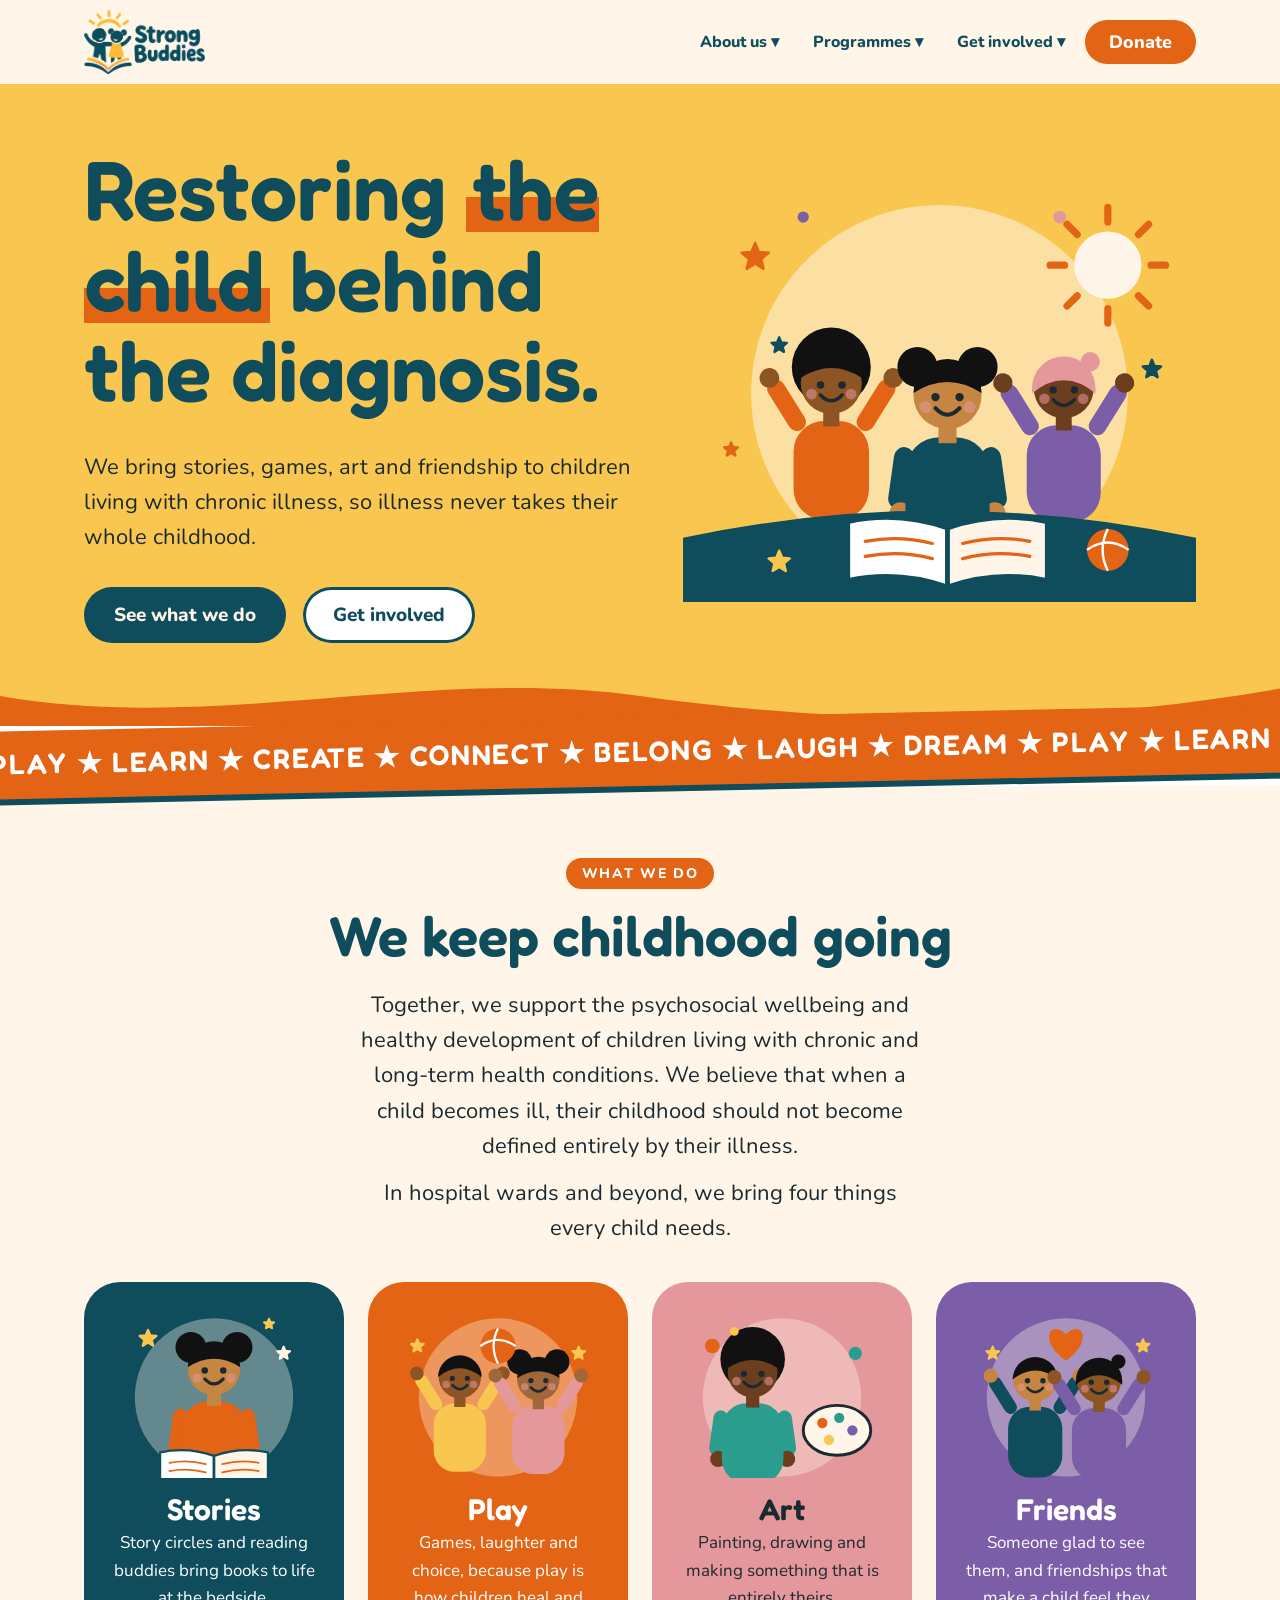
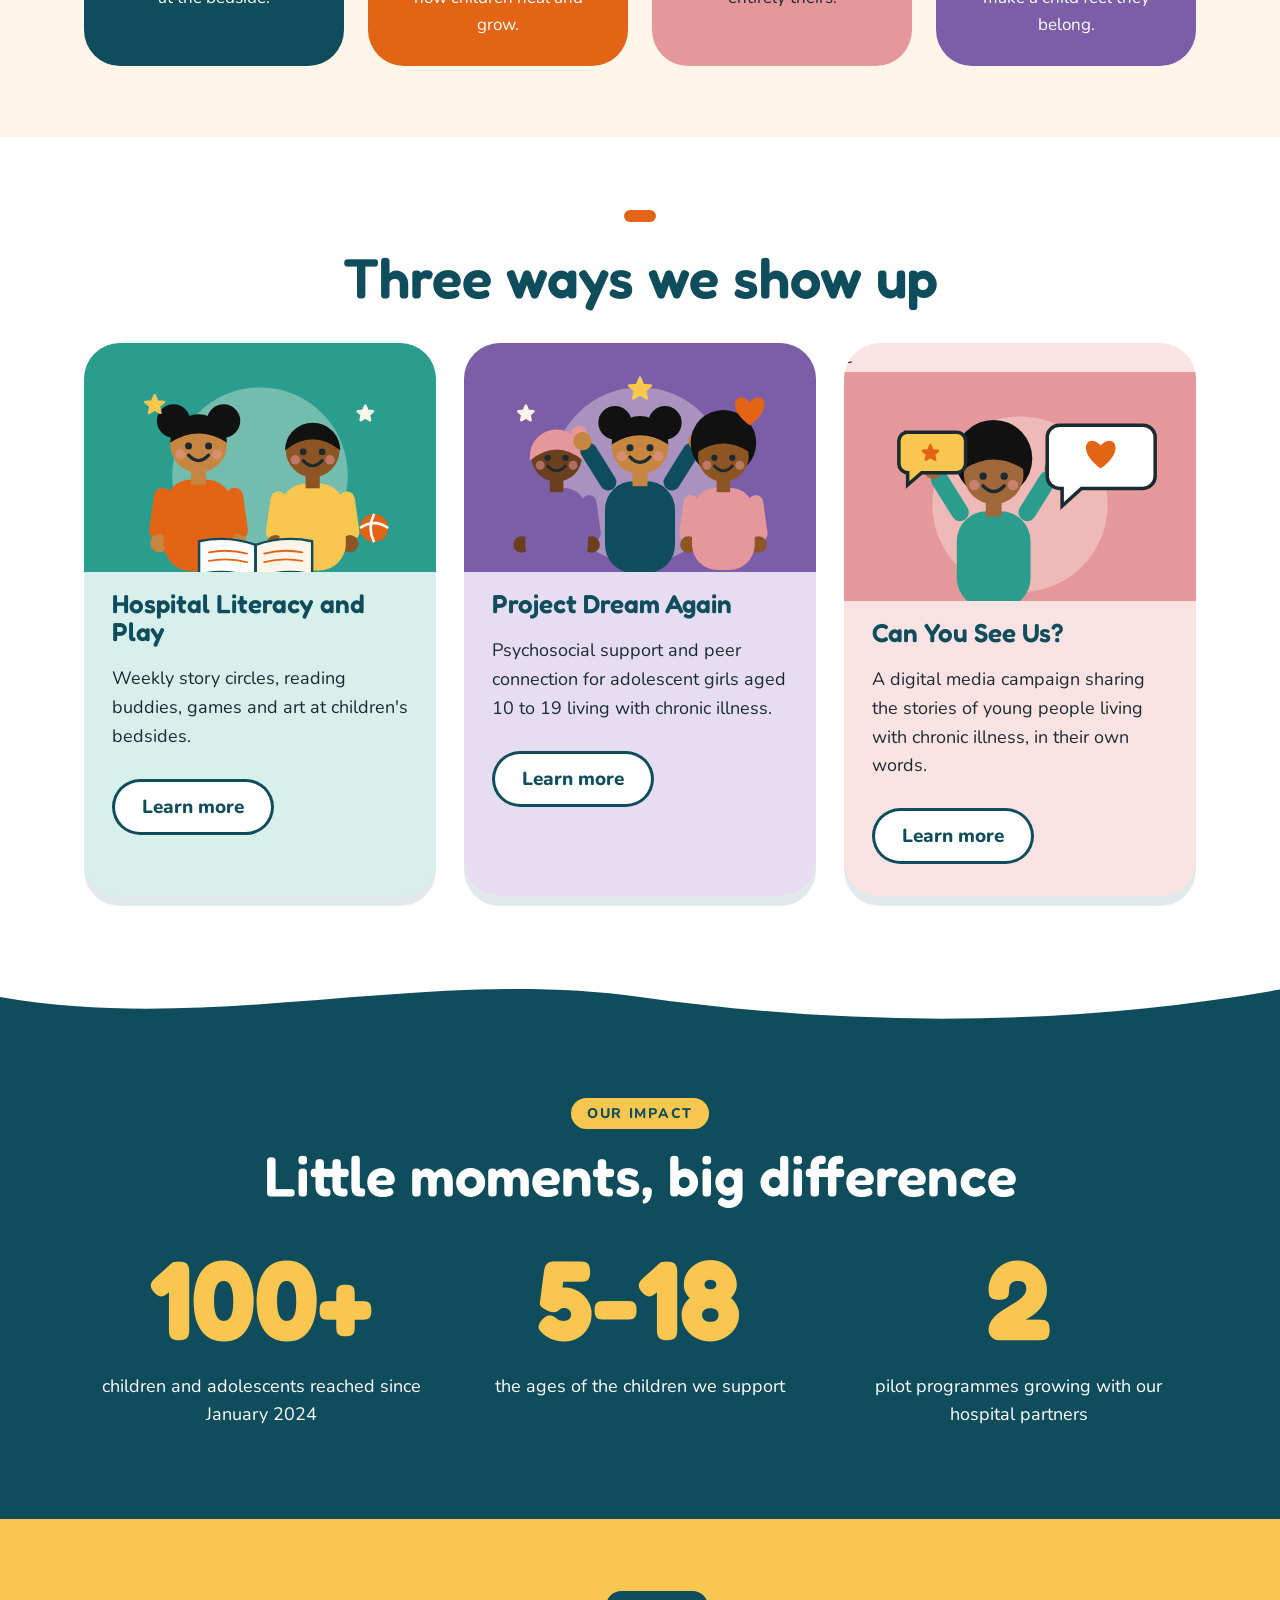
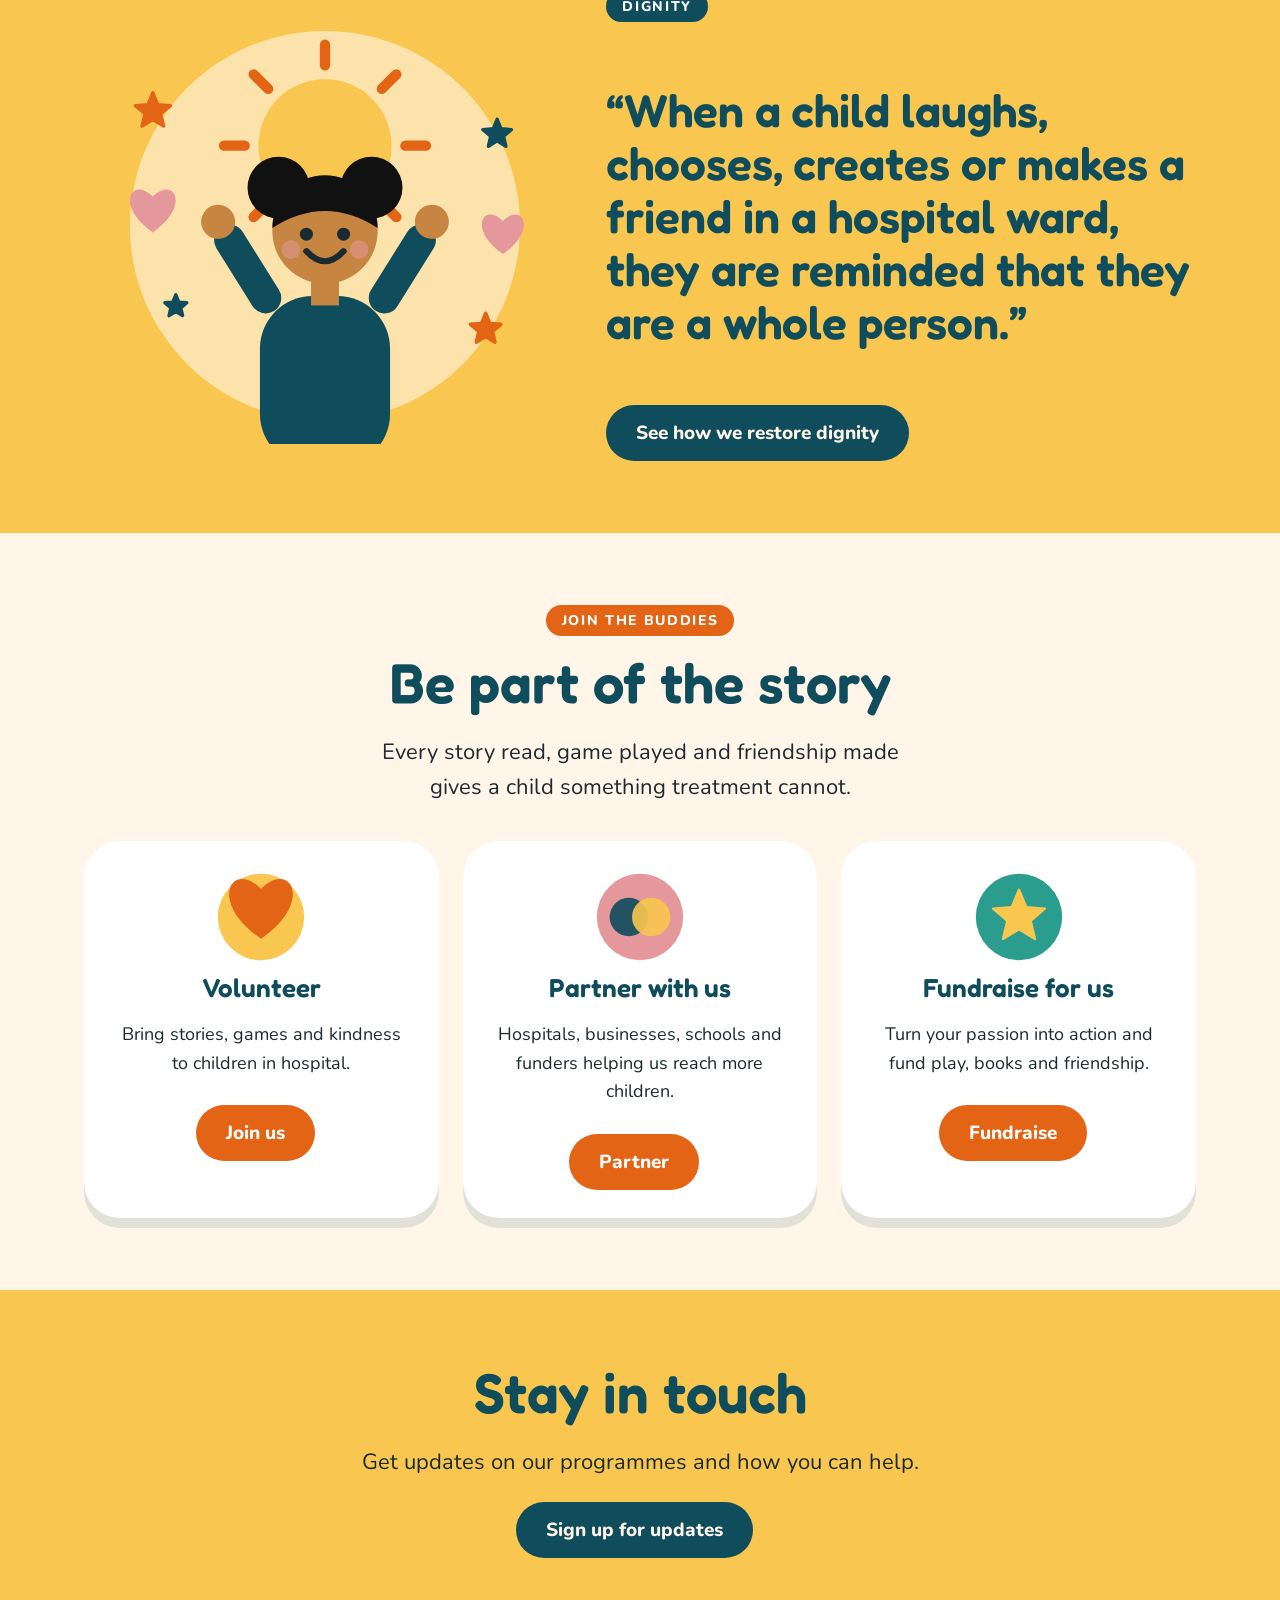
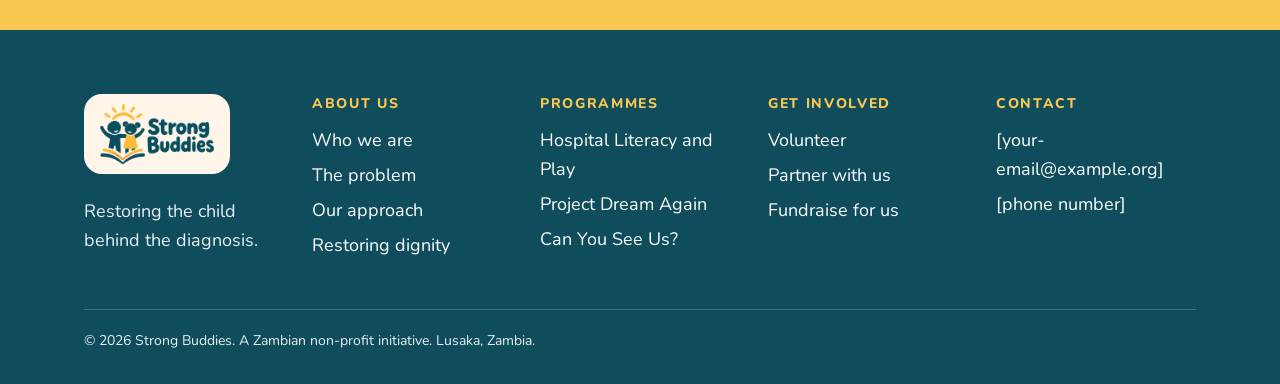
==== index.html @ af84618c "Create Strong Buddies Website" ====
<!doctype html><html lang="en">
<head>
  <meta charset="utf-8">
  <meta name="viewport" content="width=device-width, initial-scale=1, viewport-fit=cover">
  <title>Strong Buddies</title>
  <link rel="preconnect" href="https://fonts.googleapis.com">
  <link href="https://fonts.googleapis.com/css2?family=Fredoka:wght@500;600;700&family=Nunito:wght@400;700;800&display=swap" rel="stylesheet">
  <link rel="stylesheet" href="css/style.css">
</head>
<body>
  <!-- HEADER (same on every page) -->
  <header>
    <div class="w hb">
      <a class="logo" href="index.html">
      <img src="assets/logo.png" alt="Strong Buddies"></a>
      <button class="burger" aria-label="Menu">Menu</button>
      <nav class="nav">
        <div class="grp">
          <button aria-haspopup="true">About us &#9662;</button>
          <div class="drop">
            <a href="about/who-we-are.html">Who we are</a>
            <a href="about/the-problem.html">The problem</a>
            <a href="about/our-approach.html">Our approach</a>
            <a href="about/restoring-dignity.html">Restoring dignity</a>
          </div>
        </div>
        <div class="grp">
          <button aria-haspopup="true">Programmes &#9662;</button>
          <div class="drop">
            <a href="programmes/hospital-literacy-and-play.html">Hospital Literacy and Play</a>
            <a href="programmes/project-dream-again.html">Project Dream Again</a>
            <a href="programmes/can-you-see-us.html">Can You See Us?</a>
          </div>
        </div>
        <div class="grp">
          <button aria-haspopup="true">Get involved &#9662;</button>
          <div class="drop">
            <a href="get-involved.html">Ways to get involved</a>
            <a href="get-involved/volunteer.html">Volunteer</a>
            <a href="get-involved/partner.html">Partner with us</a>
            <a href="get-involved/fundraise.html">Fundraise for us</a>
          </div>
        </div>
        <a class="don" href="#replace-with-donation-link" target="_blank" rel="noopener">Donate</a>
      </nav>
    </div>
  </header>
  <!-- MAIN CONTENT -->
  <main>
    <!-- Section: Restoring the child behind the diagnosis. -->
    <section class="s y hero">
      <div class="w hrow">
        <div>
          <h1>Restoring <span class="mark">the child</span> behind the diagnosis.</h1>
          <p class="lead">We bring stories, games, art and friendship to children living with chronic illness, so illness never takes their whole childhood.</p>
          <a class="btn" href="index.html#what">See what we do</a>
          <a class="btn o" href="get-involved.html">Get involved</a>
        </div>
        <div class="float">
          <img src="assets/illustrations/hero-children-reading.svg" alt="Three smiling children reading a big book together under the sun">
        </div>
      </div>
    </section>
    <svg class="wave" viewBox="0 0 1440 80" preserveAspectRatio="none" aria-hidden="true" style="background:#F9C74F"><path d="M0 40 C240 90 480 0 720 40 S1200 80 1440 30 L1440 80 L0 80Z" fill="#E36414"/></svg>
    <div class="rib" aria-hidden="true">
      <div>PLAY &#9733; LEARN &#9733; CREATE &#9733; CONNECT &#9733; BELONG &#9733; LAUGH &#9733; DREAM &#9733; PLAY &#9733; LEARN &#9733; CREATE &#9733; CONNECT &#9733; BELONG &#9733; LAUGH &#9733; DREAM &#9733;
      </div>
    </div>
    <!-- Section: We keep childhood going -->
    <section class="s cr" id="what">
      <div class="w" style="text-align:center"><span class="eb" style="">What we do</span>
        <h2>We keep childhood going</h2>
        <p class="lead" style="margin:0 auto 12px">Together, we support the psychosocial wellbeing and healthy development of children living with chronic and long-term health conditions. We believe that when a child becomes ill, their childhood should not become defined entirely by their illness.</p>
        <p class="lead" style="margin:0 auto">In hospital wards and beyond, we bring four things every child needs.</p>
        <div class="grid4">
          <div class="tile" style="background:#0F4C5C;color:#fff">
            <div class="float" style="animation-delay:0.0s">
              <img src="assets/illustrations/stories.svg" alt="Child reading a book">
            </div>
            <h3 style="color:#fff">Stories</h3>
            <p>Story circles and reading buddies bring books to life at the bedside.</p>
          </div>
          <div class="tile" style="background:#E36414;color:#fff">
            <div class="float" style="animation-delay:0.6s">
              <img src="assets/illustrations/play.svg" alt="Two children playing with a ball">
            </div>
            <h3 style="color:#fff">Play</h3>
            <p>Games, laughter and choice, because play is how children heal and grow.</p>
          </div>
          <div class="tile" style="background:#E5989B;color:#1B2A30">
            <div class="float" style="animation-delay:1.2s">
              <img src="assets/illustrations/art.svg" alt="Child painting with a palette">
            </div>
            <h3 style="color:#1B2A30">Art</h3>
            <p>Painting, drawing and making something that is entirely theirs.</p>
          </div>
          <div class="tile" style="background:#7B5EA7;color:#fff">
            <div class="float" style="animation-delay:1.7999999999999998s">
              <img src="assets/illustrations/friends.svg" alt="Two friends with a heart above them">
            </div>
            <h3 style="color:#fff">Friends</h3>
            <p>Someone glad to see them, and friendships that make a child feel they belong.</p>
          </div>
        </div>
      </div>
    </section>
    <!-- Section: Three ways we show up -->
    <section class="s " id="programmes">
      <div class="w">
        <div style="text-align:center"><span class="eb" style=""></span>
          <h2>Three ways we show up</h2>
        </div>
        <div class="pcards">
          <div class="pc" style="background:#D8F0EC">
            <div class="art" style="background:#2A9D8F">
              <img src="assets/illustrations/programme-literacy-play.svg" alt="Children reading and playing">
            </div>
            <div class="body">
              <h3>Hospital Literacy and Play</h3>
              <p>Weekly story circles, reading buddies, games and art at children's bedsides.</p>
              <a class="btn o" href="programmes/hospital-literacy-and-play.html">Learn more</a>
            </div>
          </div>
          <div class="pc" style="background:#E6DDF2">
            <div class="art" style="background:#7B5EA7">
              <img src="assets/illustrations/programme-dream-again.svg" alt="Three teenage girls smiling together">
            </div>
            <div class="body">
              <h3>Project Dream Again</h3>
              <p>Psychosocial support and peer connection for adolescent girls aged 10 to 19 living with chronic illness.</p>
              <a class="btn o" href="programmes/project-dream-again.html">Learn more</a>
            </div>
          </div>
          <div class="pc" style="background:#FBE3E4">c
            <div class="art" style="background:#E5989B">
              <img src="assets/illustrations/programme-can-you-see-us.svg" alt="Young person sharing their story in speech bubbles">
            </div>
            <div class="body">
              <h3>Can You See Us?</h3>
              <p>A digital media campaign sharing the stories of young people living with chronic illness, in their own words.</p>
              <a class="btn o" href="programmes/can-you-see-us.html">Learn more</a>
            </div>
          </div>
        </div>
      </div>
    </section>
    <svg class="wave" viewBox="0 0 1440 80" preserveAspectRatio="none" aria-hidden="true" style="background:#fff"><path d="M0 40 C240 90 480 0 720 40 S1200 80 1440 30 L1440 80 L0 80Z" fill="#0F4C5C"/></svg>
    <!-- Section: Little moments, big difference -->
    <section class="s t" style="margin-top:-1px">
      <div class="w" style="text-align:center"><span class="eb" style="background:var(--y);color:var(--t)">Our impact</span>
        <h2>Little moments, big difference</h2>
        <div class="stats">
          <div>
            <div class="num">100+
            </div>
            <p>children and adolescents reached since January 2024</p>
          </div>
          <div>
            <div class="num">5-18
            </div>
            <p>the ages of the children we support</p>
          </div>
          <div>
            <div class="num">2
            </div>
            <p>pilot programmes growing with our hospital partners</p>
          </div>
        </div>
      </div>
    </section>
    <!-- Section: Section -->
    <section class="s y">
      <div class="w drow">
        <div class="float">
          <img src="assets/illustrations/dignity.svg" alt="Joyful child with arms raised under the sun">
        </div>
        <div><span class="eb" style="">Dignity</span>
          <p class="quote">&ldquo;When a child laughs, chooses, creates or makes a friend in a hospital ward, they are reminded that they are a whole person.&rdquo;</p>
          <a class="btn" href="about/restoring-dignity.html">See how we restore dignity</a>
        </div>
      </div>
    </section>
    <!-- Section: Be part of the story -->
    <section class="s cr">
      <div class="w" style="text-align:center"><span class="eb" style="">Join the Buddies</span>
        <h2>Be part of the story</h2>
        <p class="lead" style="margin:0 auto">Every story read, game played and friendship made gives a child something treatment cannot.</p>
        <div class="ways">
          <div class="way">
            <img src="assets/illustrations/icon-volunteer.svg" alt="Heart">
            <h3>Volunteer</h3>
            <p>Bring stories, games and kindness to children in hospital.</p>
            <a class="btn c" href="get-involved/volunteer.html">Join us</a>
          </div>
          <div class="way">
            <img src="assets/illustrations/icon-partner.svg" alt="Partnership">
            <h3>Partner with us</h3>
            <p>Hospitals, businesses, schools and funders helping us reach more children.</p>
            <a class="btn c" href="get-involved/partner.html">Partner</a>
          </div>
          <div class="way">
            <img src="assets/illustrations/icon-fundraise.svg" alt="Star">
            <h3>Fundraise for us</h3>
            <p>Turn your passion into action and fund play, books and friendship.</p>
            <a class="btn c" href="get-involved/fundraise.html">Fundraise</a>
          </div>
        </div>
      </div>
    </section>
    <!-- Section: Stay in touch -->
    <section class="s y">
      <div class="w" style="text-align:center">
        <h2>Stay in touch</h2>
        <p class="lead" style="margin:0 auto 12px">Get updates on our programmes and how you can help.</p>
        <a class="btn" href="#replace-with-newsletter-form-link" target="_blank" rel="noopener">Sign up for updates</a>
      </div>
    </section>
  </main>
  <!-- FOOTER (same on every page) -->
  <footer>
    <div class="w">
      <div class="fcols">
        <div><span class="fl">
          <img src="assets/logo.png" alt="Strong Buddies"></span>
          <p style="margin-top:14px">Restoring the child behind the diagnosis.</p>
        </div>
        <div>
          <h4>About us</h4>
          <a href="about/who-we-are.html">Who we are</a>
          <a href="about/the-problem.html">The problem</a>
          <a href="about/our-approach.html">Our approach</a>
          <a href="about/restoring-dignity.html">Restoring dignity</a>
        </div>
        <div>
          <h4>Programmes</h4>
          <a href="programmes/hospital-literacy-and-play.html">Hospital Literacy and Play</a>
          <a href="programmes/project-dream-again.html">Project Dream Again</a>
          <a href="programmes/can-you-see-us.html">Can You See Us?</a>
        </div>
        <div>
          <h4>Get involved</h4>
          <a href="get-involved/volunteer.html">Volunteer</a>
          <a href="get-involved/partner.html">Partner with us</a>
          <a href="get-involved/fundraise.html">Fundraise for us</a>
        </div>
        <div>
          <h4>Contact</h4>
          <a href="#">[your-email@example.org]</a>
          <a href="#">[phone number]</a>
        </div>

      
      </div>
      
      <div class="copy">&copy; 2026 Strong Buddies. A Zambian non-profit initiative. Lusaka, Zambia.
      </div>
    </div>
  </footer>
  <script src="js/nav.js"></script></body></html>
</body>
</html>
---- css/style.css ----
:root {
  --y:#F9C74F;
  --t:#0F4C5C;
  --c:#E36414;
  --cr:#FFF6E9;
  --g:#2A9D8F;
  --p:#7B5EA7;
  --pk:#E5989B;
  --ink:#1B2A30;
  color-scheme:light;
  box-sizing:border-box;
  padding-top:env(safe-area-inset-top,0px);
  padding-bottom:env(safe-area-inset-bottom,0px)
}


*,*:before,*:after {
  box-sizing:inherit
}

html {
  scroll-behavior:smooth;
  scroll-padding-top:90px
}


body {
  margin:0;
  background:#fff;
  color:var(--ink);
  font:18px/1.6 Nunito,'Nunito Sans',system-ui,sans-serif
}


h1,h2,h3 {
  font-family:Fredoka,'Baloo 2',system-ui,sans-serif;
  font-weight:600;
  color:var(--t);
  line-height:1.08;
  margin:0 0 .4em
}


h1 {
  font-size:clamp(42px,7.2vw,84px)
}

h2 {
  font-size:clamp(32px,5vw,56px)
}

h3 {
  font-size:26px
}

a {
  color:var(--t)
}

.w {
  max-width:1160px;
  margin:0 auto;
  padding:0 24px
}


header {
  position:sticky;
  top:env(safe-area-inset-top,0px);
  z-index:50;
  background:var(--cr);
  border-bottom:4px solid var(--y)
}


.hb {
  display:flex;
  align-items:center;
  justify-content:space-between;
  gap:16px;
  height:84px
}

.logo img {
  height:64px;
  display:block
}


.nav {
  display:flex;
  align-items:center;
  gap:6px
}

.nav a,.nav button {
  font:800 16px Nunito,sans-serif;
  color:var(--t);
  background:none;
  border:0;
  padding:10px 14px;
  border-radius:99px;
  cursor:pointer;
  text-decoration:none
}


.nav a:hover,.nav button:hover,.grp:focus-within>button {
  background:var(--y)
}

.grp {
  position:relative
}


.drop {
  display:none;
  position:absolute;
  top:100%;
  left:0;
  min-width:240px;
  background:#fff;
  border:4px solid var(--y);
  border-radius:22px;
  padding:8px;
  box-shadow:0 12px 30px rgba(15,76,92,.18)
}

.drop a {
  display:block;
  border-radius:14px
}

.grp:hover .drop,.grp:focus-within .drop {
  display:block
}


.nav .don {
  background:var(--c);
  color:#fff;
  font-size:18px;
  padding:10px 24px
}

.nav .don:hover {
  background:var(--t)
}


.burger {
  display:none;
  background:var(--t);
  color:var(--cr);
  border:0;
  border-radius:99px;
  padding:10px 18px;
  font:800 15px Nunito,sans-serif
}


.btn {
  display:inline-block;
  background:var(--t);
  color:var(--cr)!important;
  font:800 19px Nunito,sans-serif;
  padding:15px 30px;
  border-radius:99px;
  text-decoration:none;
  margin:10px 12px 0 0;
  transition:transform .2s,background .2s
}

.btn:hover {
  background:var(--c);
  transform:translateY(-3px) rotate(-1deg)
}


.btn.c {
  background:var(--c);
  color:#fff!important
}

.btn.c:hover {
  background:var(--t)
}

.btn.o {
  background:#fff;
  color:var(--t)!important;
  box-shadow:inset 0 0 0 3px var(--t)
}

.btn.o:hover {
  background:var(--t);
  color:var(--cr)!important
}


.wave {
  display:block;
  width:100%;
  height:60px;
  margin-top:-1px
}

.s {
  padding:72px 0;
  position:relative
}

.cr {
  background:var(--cr)
}

.y {
  background:var(--y)
}

.t {
  background:var(--t);
  color:#fff
}

.t h2,.t h3 {
  color:#fff
}


.eb {
  display:inline-block;
  background:var(--c);
  color:#fff;
  font:800 14px Nunito;
  letter-spacing:.12em;
  text-transform:uppercase;
  padding:6px 16px;
  border-radius:99px;
  margin-bottom:16px
}

.y .eb {
  background:var(--t)
}


.hero {
  padding:56px 0 24px
}

.hrow {
  display:grid;
  grid-template-columns:1.05fr .95fr;
  gap:32px;
  align-items:center
}

.lead {
  font-size:22px;
  max-width:560px
}


.mark {
  background:linear-gradient(transparent 58%,var(--c) 58%,var(--c) 92%,transparent 92%);
  padding:0 6px;
  border-radius:6px;
  color:var(--t)
}


.float {
  animation:bob 5s ease-in-out infinite
}

@keyframes bob {
  50% {
    transform:translateY(-12px)
  }
}


.rib {
  background:var(--c);
  color:#fff;
  overflow:hidden;
  white-space:nowrap;
  padding:16px 0;
  transform:rotate(-1.2deg);
  margin:-8px -10px 0;
  position:relative;
  z-index:3;
  box-shadow:0 6px 0 var(--t)
}


.rib div {
  display:inline-block;
  animation:mq 28s linear infinite;
  font:600 28px Fredoka,sans-serif;
  letter-spacing:.06em
}

@keyframes mq {
  to {
    transform:translateX(-50%)
  }
}


.grid4 {
  display:grid;
  grid-template-columns:repeat(auto-fit,minmax(240px,1fr));
  gap:24px;
  margin-top:36px
}

.tile {
  border-radius:36px;
  padding:20px 20px 28px;
  text-align:center;
  transition:transform .25s
}

.tile:hover {
  transform:rotate(-2deg) scale(1.03)
}


.tile h3 {
  margin:6px 0 4px;
  font-size:30px
}

.tile p {
  margin:0 8px;
  font-size:17px
}

.tile img {
  width:100%;
  max-width:260px
}


.steps {
  display:grid;
  grid-template-columns:repeat(3,1fr);
  gap:28px;
  margin-top:40px;
  counter-reset:s
}

.step {
  text-align:center;
  position:relative
}

.step img {
  width:100%;
  max-width:280px
}


.step:before {
  counter-increment:s;
  content:counter(s);
  position:absolute;
  top:0;
  left:50%;
  margin-left:-110px;
  width:46px;
  height:46px;
  border-radius:50%;
  background:var(--t);
  color:var(--y);
  font:700 24px Fredoka;
  display:grid;
  place-items:center;
  z-index:2;
  border:4px solid #fff
}


.step:not(:last-child):after {
  content:'';
  position:absolute;
  top:60px;
  right:-22%;
  width:30%;
  border-top:5px dotted var(--c)
}


.pcards {
  display:grid;
  grid-template-columns:repeat(auto-fit,minmax(300px,1fr));
  gap:28px;
  margin-top:36px
}

.pc {
  border-radius:36px;
  overflow:hidden;
  background:#fff;
  box-shadow:0 10px 0 rgba(15,76,92,.12);
  transition:transform .25s
}

.pc:hover {
  transform:translateY(-8px)
}


.pc .art {
  padding:18px 18px 0
}

.pc .body {
  padding:18px 28px 32px
}

.pc img {
  width:100%;
  display:block
}


.stats {
  display:grid;
  grid-template-columns:repeat(auto-fit,minmax(220px,1fr));
  gap:24px;
  text-align:center;
  margin-top:36px
}

.num {
  font:700 clamp(64px,9vw,112px) Fredoka;
  color:var(--y);
  line-height:1
}


.drow {
  display:grid;
  grid-template-columns:.9fr 1.1fr;
  gap:40px;
  align-items:center
}

.quote {
  font:600 clamp(28px,4.2vw,46px) Fredoka;
  color:var(--t);
  line-height:1.15
}


.ways {
  display:grid;
  grid-template-columns:repeat(auto-fit,minmax(260px,1fr));
  gap:24px;
  margin-top:36px
}

.way {
  background:#fff;
  border-radius:36px;
  padding:28px;
  text-align:center;
  box-shadow:0 10px 0 rgba(15,76,92,.12);
  transition:transform .25s
}

.way:hover {
  transform:rotate(1.5deg) translateY(-6px)
}

.way img {
  width:96px
}


footer {
  background:var(--t);
  color:#E8F1F3;
  padding:64px 0 32px
}

footer h4 {
  color:var(--y);
  margin:0 0 10px;
  font:800 14px Nunito;
  letter-spacing:.12em;
  text-transform:uppercase
}

footer a {
  color:#fff;
  display:block;
  padding:3px 0;
  text-decoration:none
}

footer a:hover {
  color:var(--y)
}


.fcols {
  display:grid;
  grid-template-columns:repeat(auto-fit,minmax(200px,1fr));
  gap:28px
}

.fl {
  background:var(--cr);
  border-radius:18px;
  padding:10px 16px;
  display:inline-block
}

.fl img {
  height:60px;
  display:block
}

.copy {
  border-top:1px solid rgba(255,255,255,.2);
  margin-top:36px;
  padding-top:20px;
  font-size:14px
}


@media(max-width:900px) {
  .hrow,.drow {
    grid-template-columns:1fr
  }
  .steps {
    grid-template-columns:1fr
  }
  .step:after,.step:before {
    display:none
  }
  .burger {
    display:block
  }
  .nav {
    display:none;
    position:absolute;
    top:84px;
    left:0;
    right:0;
    background:var(--cr);
    flex-direction:column;
    align-items:stretch;
    padding:12px 24px 24px;
    border-bottom:4px solid var(--y);
    max-height:calc(100vh - 100px);
    overflow:auto
  }
  .nav.open {
    display:flex
  }
  .drop {
    position:static;
    display:none;
    border:0;
    box-shadow:none;
    padding:0 0 0 14px;
    background:none
  }
  .grp:hover .drop {
    display:none
  }
  .grp.open .drop {
    display:block
  }
  .s {
    padding:52px 0
  }
  .logo img {
    height:52px
  }
}


@media(prefers-reduced-motion:reduce) {
  .float,.rib div {
    animation:none
  }
  .tile,.pc,.way,.btn {
    transition:none
  }
}



.icards {
  display:grid;
  grid-template-columns:repeat(auto-fit,minmax(260px,1fr));
  gap:22px;
  margin-top:32px;
  text-align:left
}

.icard {
  border-radius:32px;
  padding:26px 28px;
  box-shadow:0 8px 0 rgba(15,76,92,.1);
  transition:transform .25s
}

.icard:hover {
  transform:rotate(-1deg) translateY(-5px)
}

.icard h3 {
  font-size:24px;
  margin-bottom:.3em
}

.icard p {
  margin:0
}

.icard ul {
  margin:8px 0 0;
  padding-left:20px
}


.two {
  display:grid;
  grid-template-columns:1fr 1fr;
  gap:40px;
  align-items:center
}

.two img {
  width:100%
}

.big {
  font:600 clamp(26px,3.6vw,40px) Fredoka;
  color:var(--t);
  line-height:1.2
}


.chips {
  display:flex;
  flex-wrap:wrap;
  gap:14px;
  justify-content:center;
  margin-top:28px
}

.chip {
  background:var(--y);
  color:var(--t);
  border-radius:99px;
  padding:12px 24px;
  font:600 22px Fredoka
}

.t .lead {
  color:#fff
}


.apr {
  display:grid;
  grid-template-columns:1fr 1fr;
  gap:28px;
  margin-top:32px
}

.ck {
  list-style:none;
  padding:0;
  margin:14px 0 0
}

.ck li {
  padding:8px 0 8px 40px;
  position:relative;
  font-size:19px
}

.ck li:before {
  content:'';
  position:absolute;
  left:0;
  top:12px;
  width:24px;
  height:24px;
  border-radius:50%;
  background:var(--y);
  box-shadow:inset 0 0 0 6px var(--c)
}


@media(max-width:900px) {
  .two,.apr {
    grid-template-columns:1fr
  }
}


.float>img,.art>img,.drow img,.icard img {
  width:100%;
  height:auto;
  display:block
}

.tile img {
  height:auto;
  display:inline-block
}

img {
  max-width:100%
}
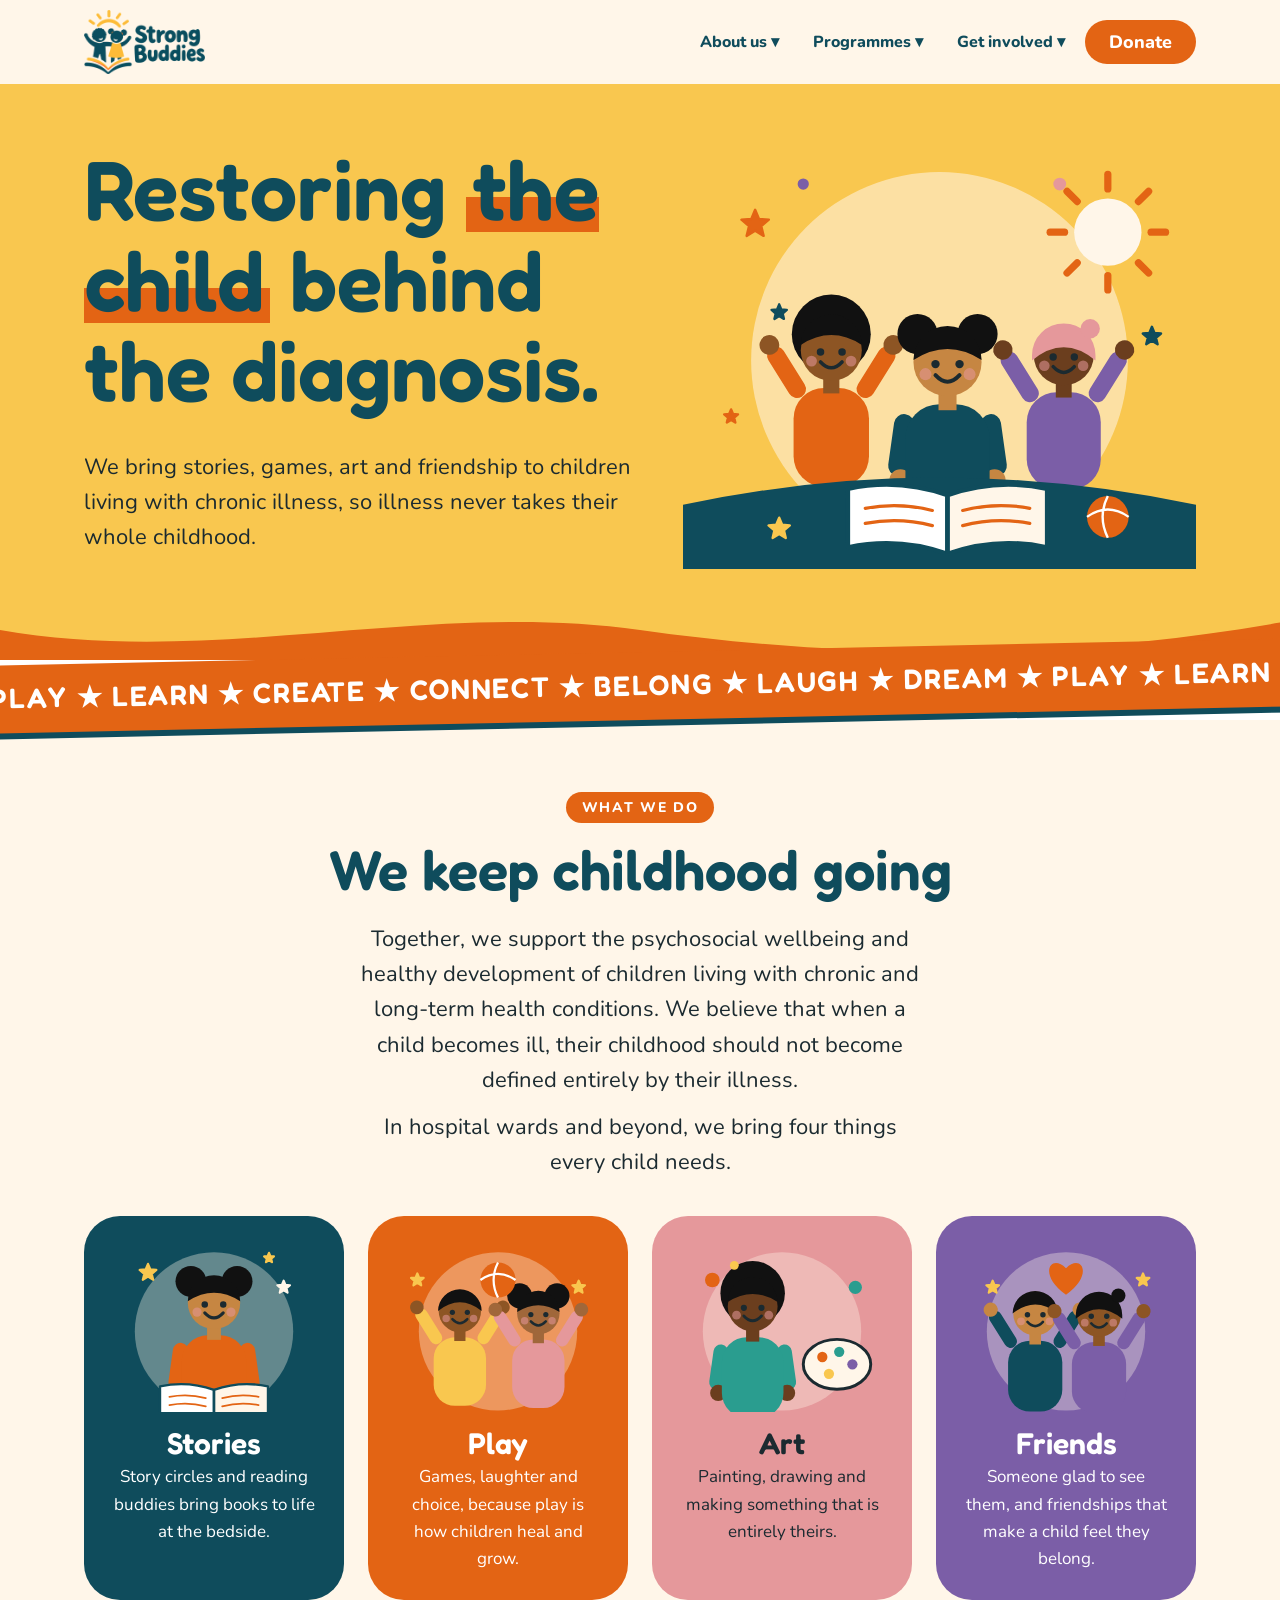
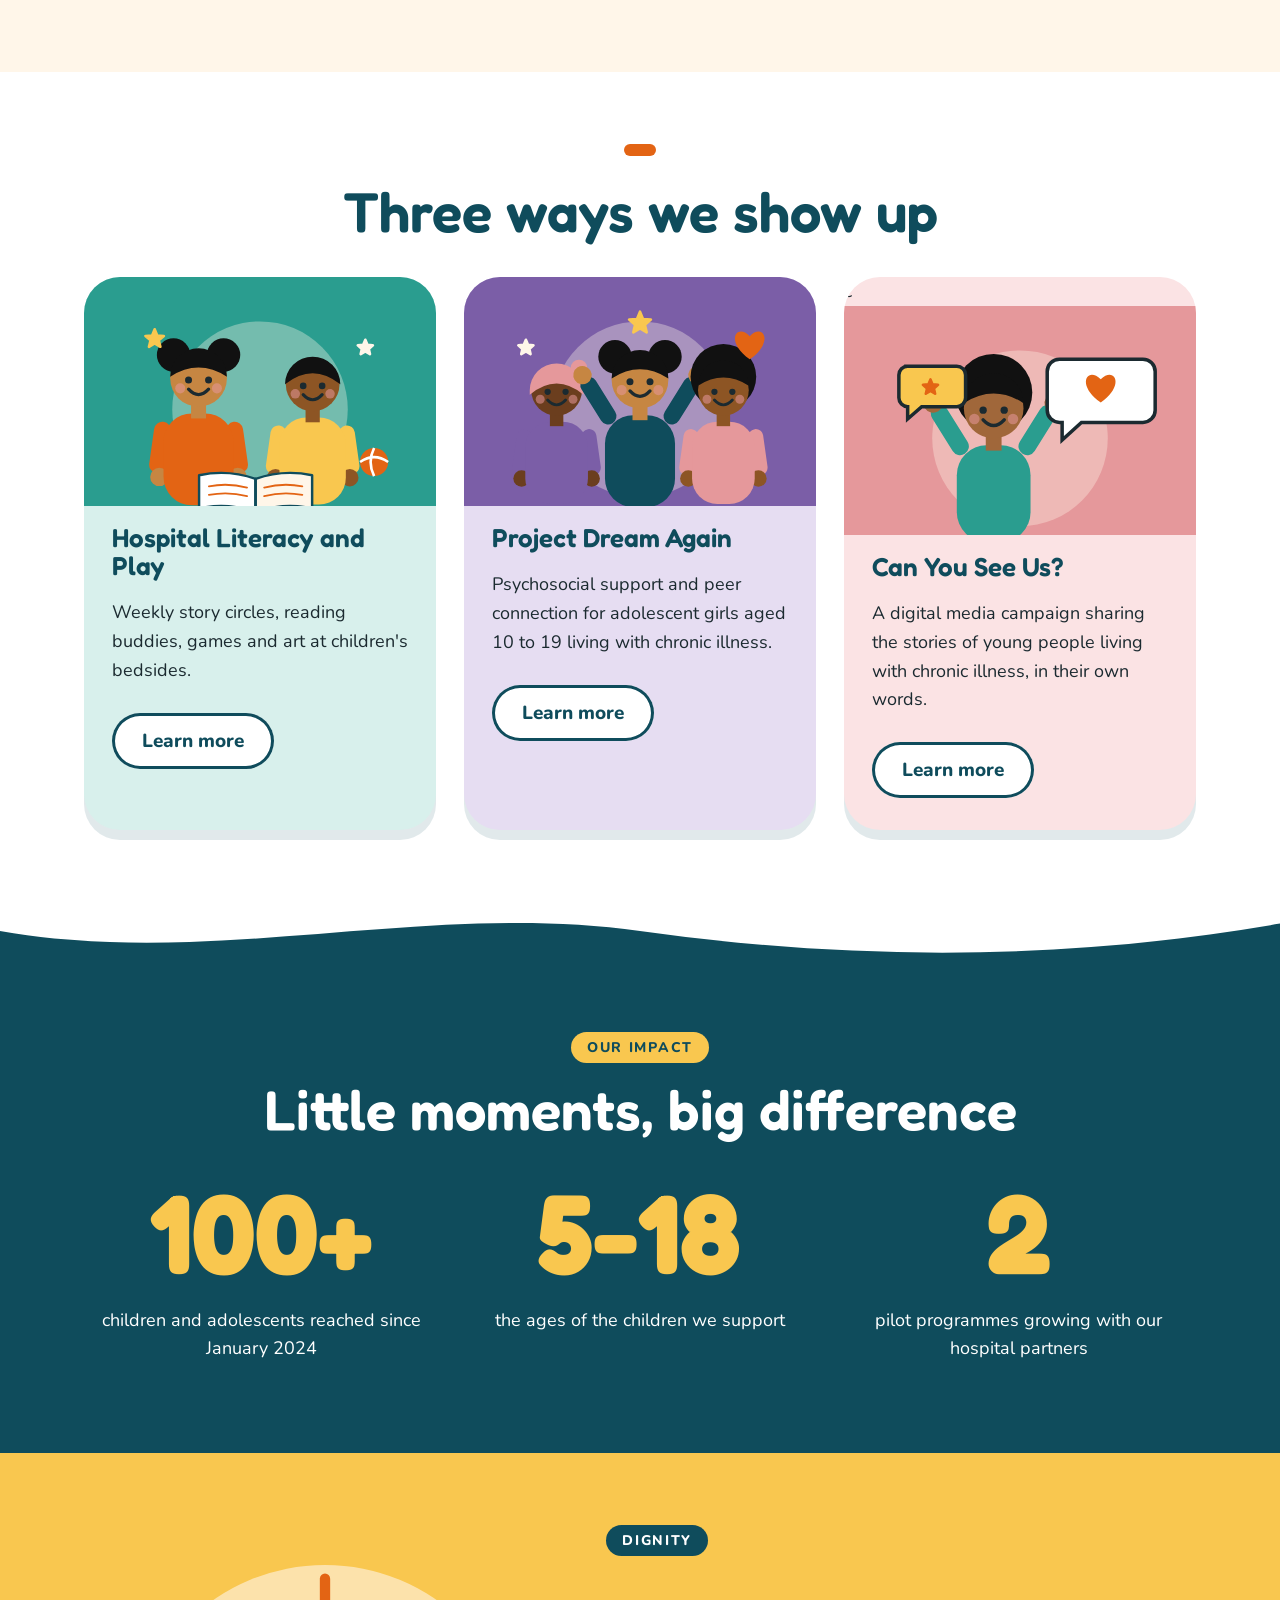
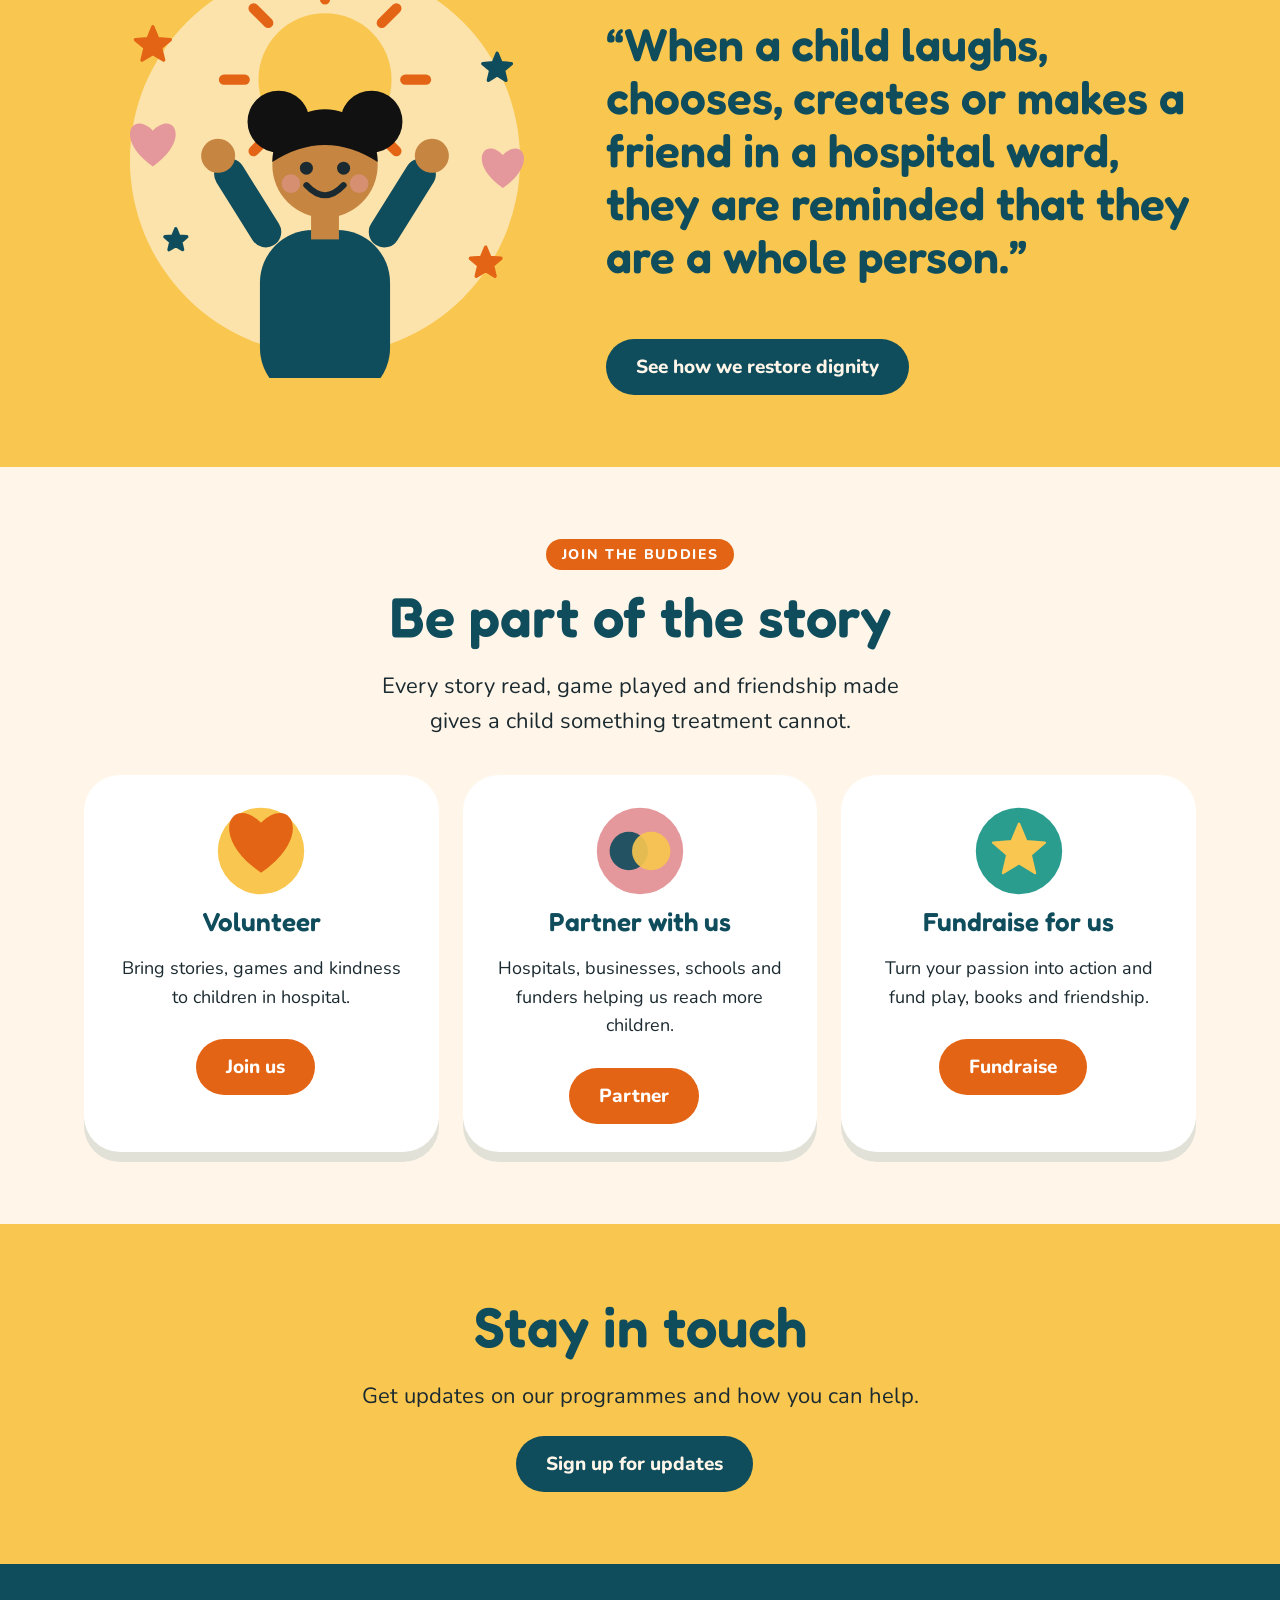
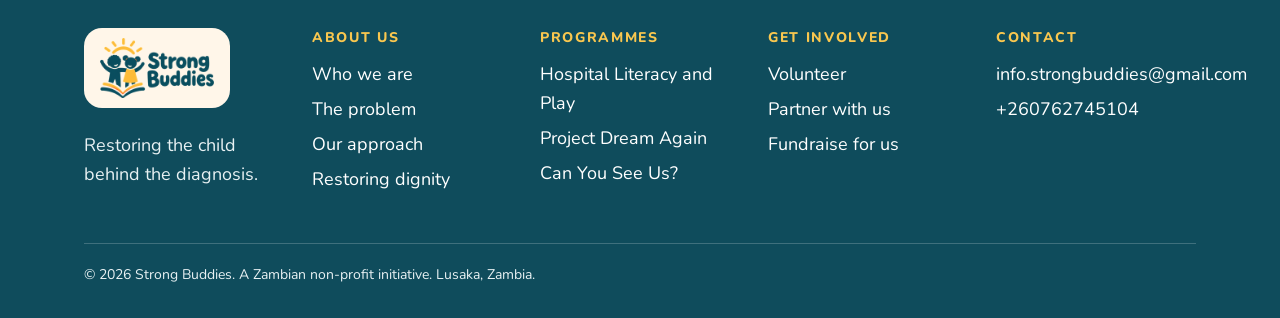
==== commit 9729ffce: "Updated Contacts" ====
--- a/index.html
+++ b/index.html
@@ -29,7 +29,6 @@
           <div class="drop">
             <a href="programmes/hospital-literacy-and-play.html">Hospital Literacy and Play</a>
             <a href="programmes/project-dream-again.html">Project Dream Again</a>
-            <a href="programmes/can-you-see-us.html">Can You See Us?</a>
           </div>
         </div>
         <div class="grp">
@@ -53,8 +52,7 @@
         <div>
           <h1>Restoring <span class="mark">the child</span> behind the diagnosis.</h1>
           <p class="lead">We bring stories, games, art and friendship to children living with chronic illness, so illness never takes their whole childhood.</p>
-          <a class="btn" href="index.html#what">See what we do</a>
-          <a class="btn o" href="get-involved.html">Get involved</a>
+          
         </div>
         <div class="float">
           <img src="assets/illustrations/hero-children-reading.svg" alt="Three smiling children reading a big book together under the sun">
@@ -245,8 +243,8 @@
         </div>
         <div>
           <h4>Contact</h4>
-          <a href="#">[your-email@example.org]</a>
-          <a href="#">[phone number]</a>
+          <a href="mailto:info.strongbuddies@gmail.com">info.strongbuddies@gmail.com</a>
+          <a href="tel:+260762745104">+260762745104</a>
         </div>
 
       
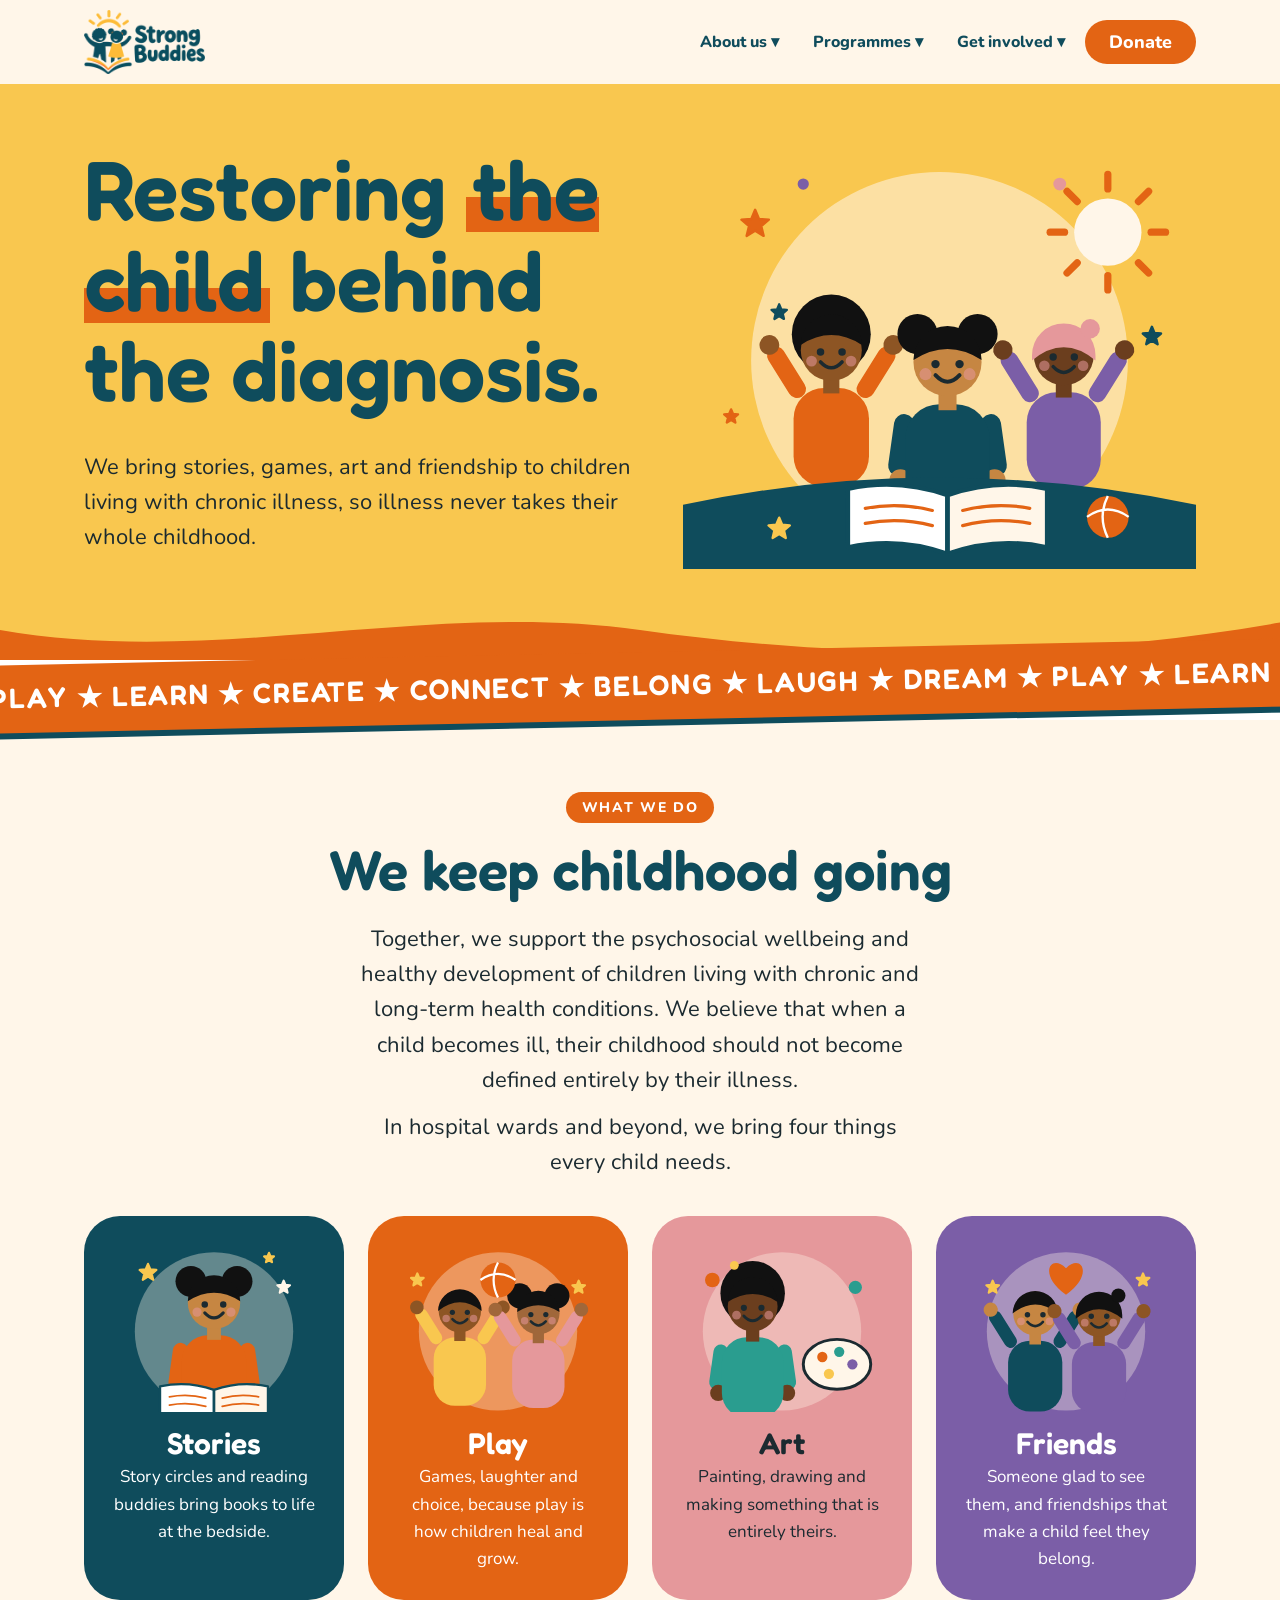
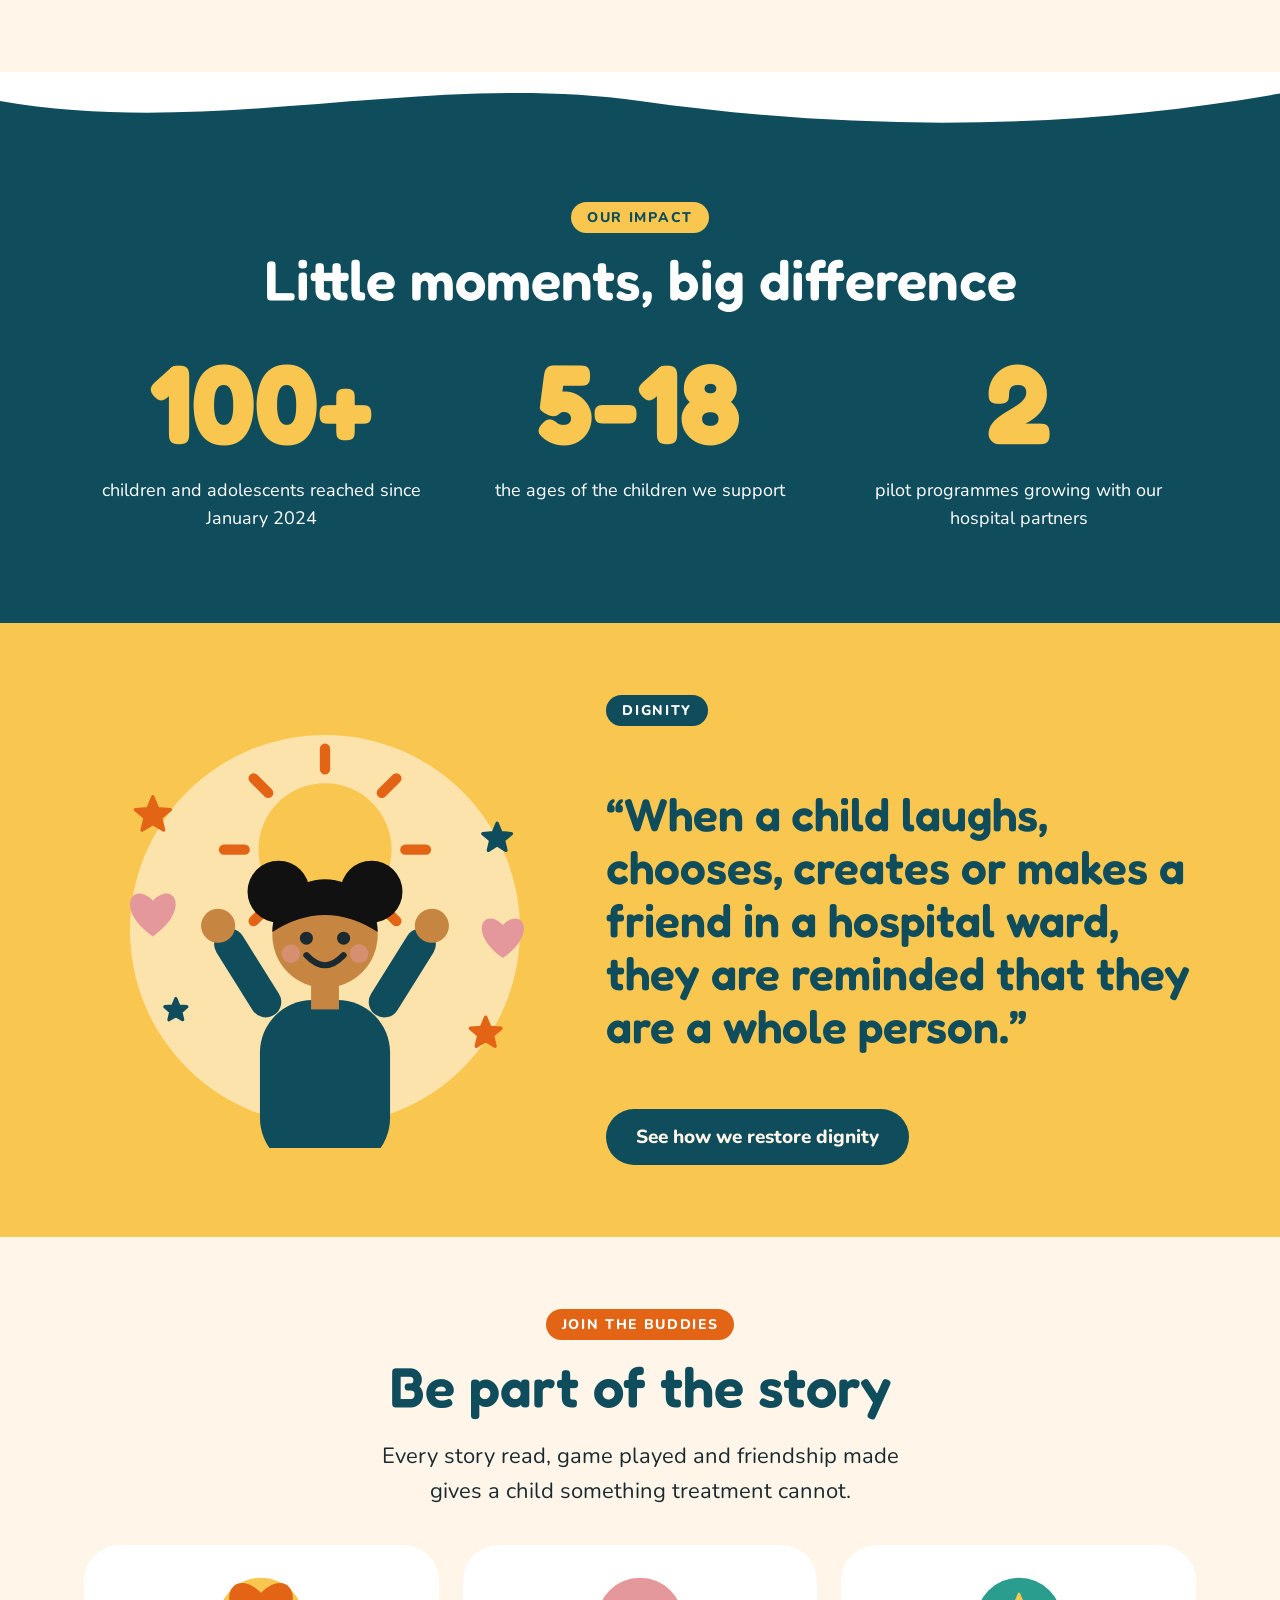
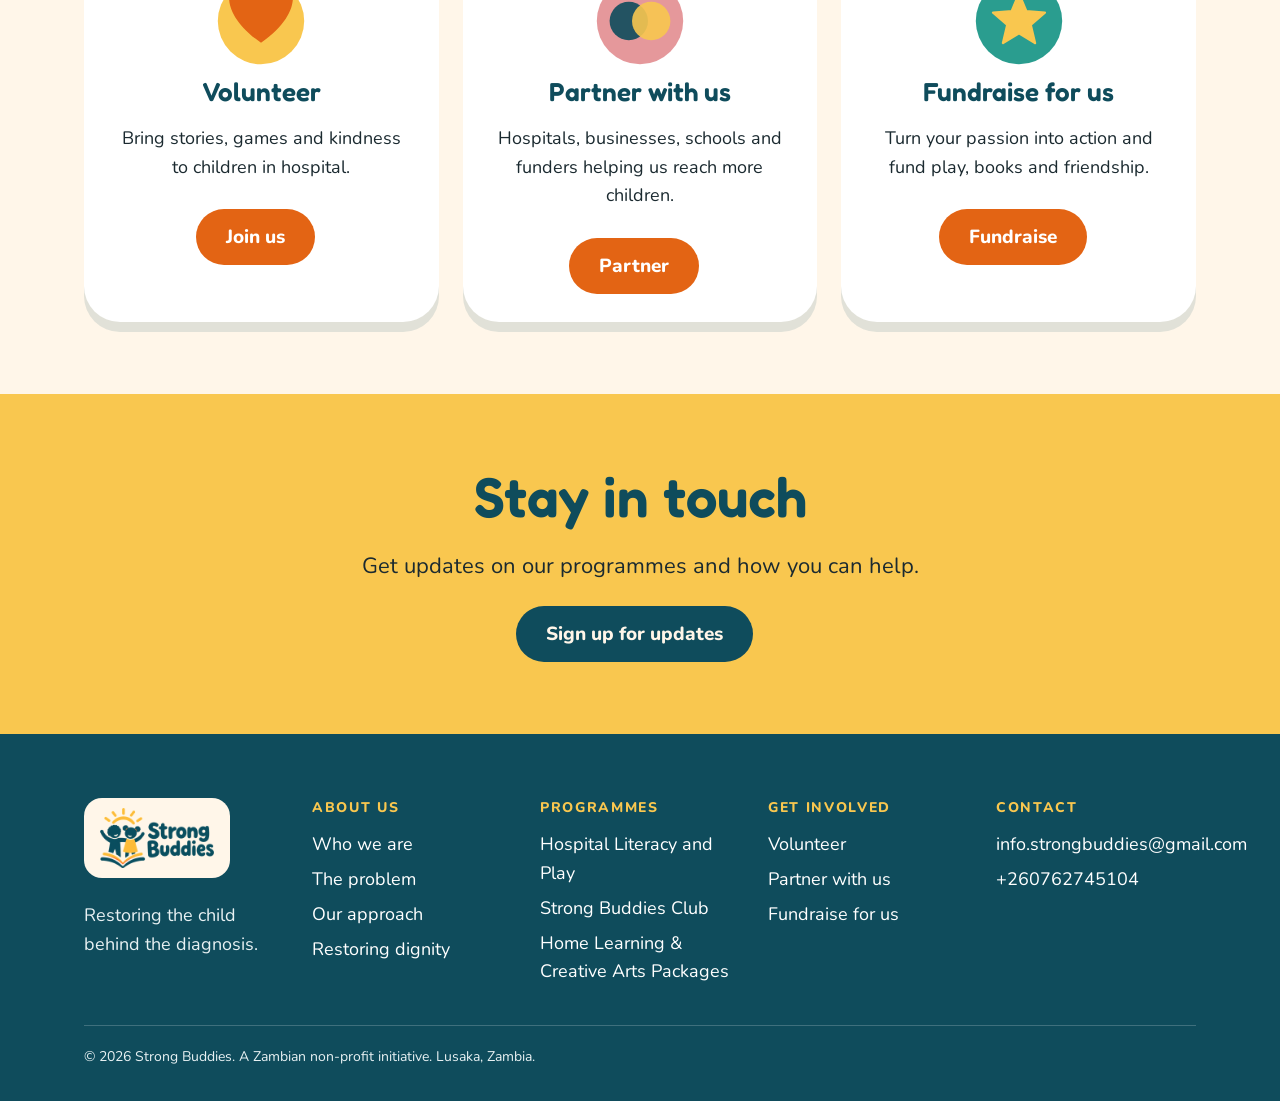
==== commit 41802b10: "updated programs" ====
--- a/index.html
+++ b/index.html
@@ -28,7 +28,8 @@
           <button aria-haspopup="true">Programmes &#9662;</button>
           <div class="drop">
             <a href="programmes/hospital-literacy-and-play.html">Hospital Literacy and Play</a>
-            <a href="programmes/project-dream-again.html">Project Dream Again</a>
+            <a href="programmes/strong-buddies-club.html">Strong Buddies Club</a>
+            <a href="programmes/Home-Learning-Creativity-Packages.html">Home Learning & Creative Arts Packages</a>
           </div>
         </div>
         <div class="grp">
@@ -103,45 +104,7 @@
       </div>
     </section>
     <!-- Section: Three ways we show up -->
-    <section class="s " id="programmes">
-      <div class="w">
-        <div style="text-align:center"><span class="eb" style=""></span>
-          <h2>Three ways we show up</h2>
-        </div>
-        <div class="pcards">
-          <div class="pc" style="background:#D8F0EC">
-            <div class="art" style="background:#2A9D8F">
-              <img src="assets/illustrations/programme-literacy-play.svg" alt="Children reading and playing">
-            </div>
-            <div class="body">
-              <h3>Hospital Literacy and Play</h3>
-              <p>Weekly story circles, reading buddies, games and art at children's bedsides.</p>
-              <a class="btn o" href="programmes/hospital-literacy-and-play.html">Learn more</a>
-            </div>
-          </div>
-          <div class="pc" style="background:#E6DDF2">
-            <div class="art" style="background:#7B5EA7">
-              <img src="assets/illustrations/programme-dream-again.svg" alt="Three teenage girls smiling together">
-            </div>
-            <div class="body">
-              <h3>Project Dream Again</h3>
-              <p>Psychosocial support and peer connection for adolescent girls aged 10 to 19 living with chronic illness.</p>
-              <a class="btn o" href="programmes/project-dream-again.html">Learn more</a>
-            </div>
-          </div>
-          <div class="pc" style="background:#FBE3E4">c
-            <div class="art" style="background:#E5989B">
-              <img src="assets/illustrations/programme-can-you-see-us.svg" alt="Young person sharing their story in speech bubbles">
-            </div>
-            <div class="body">
-              <h3>Can You See Us?</h3>
-              <p>A digital media campaign sharing the stories of young people living with chronic illness, in their own words.</p>
-              <a class="btn o" href="programmes/can-you-see-us.html">Learn more</a>
-            </div>
-          </div>
-        </div>
-      </div>
-    </section>
+   
     <svg class="wave" viewBox="0 0 1440 80" preserveAspectRatio="none" aria-hidden="true" style="background:#fff"><path d="M0 40 C240 90 480 0 720 40 S1200 80 1440 30 L1440 80 L0 80Z" fill="#0F4C5C"/></svg>
     <!-- Section: Little moments, big difference -->
     <section class="s t" style="margin-top:-1px">
@@ -232,8 +195,8 @@
         <div>
           <h4>Programmes</h4>
           <a href="programmes/hospital-literacy-and-play.html">Hospital Literacy and Play</a>
-          <a href="programmes/project-dream-again.html">Project Dream Again</a>
-          <a href="programmes/can-you-see-us.html">Can You See Us?</a>
+          <a href="programmes/Strong-Buddies-Club.html">Strong Buddies Club</a>
+          <a href="programmes/Home-Learning-Creativity-Packages.html">Home Learning & Creative Arts Packages</a>
         </div>
         <div>
           <h4>Get involved</h4>
